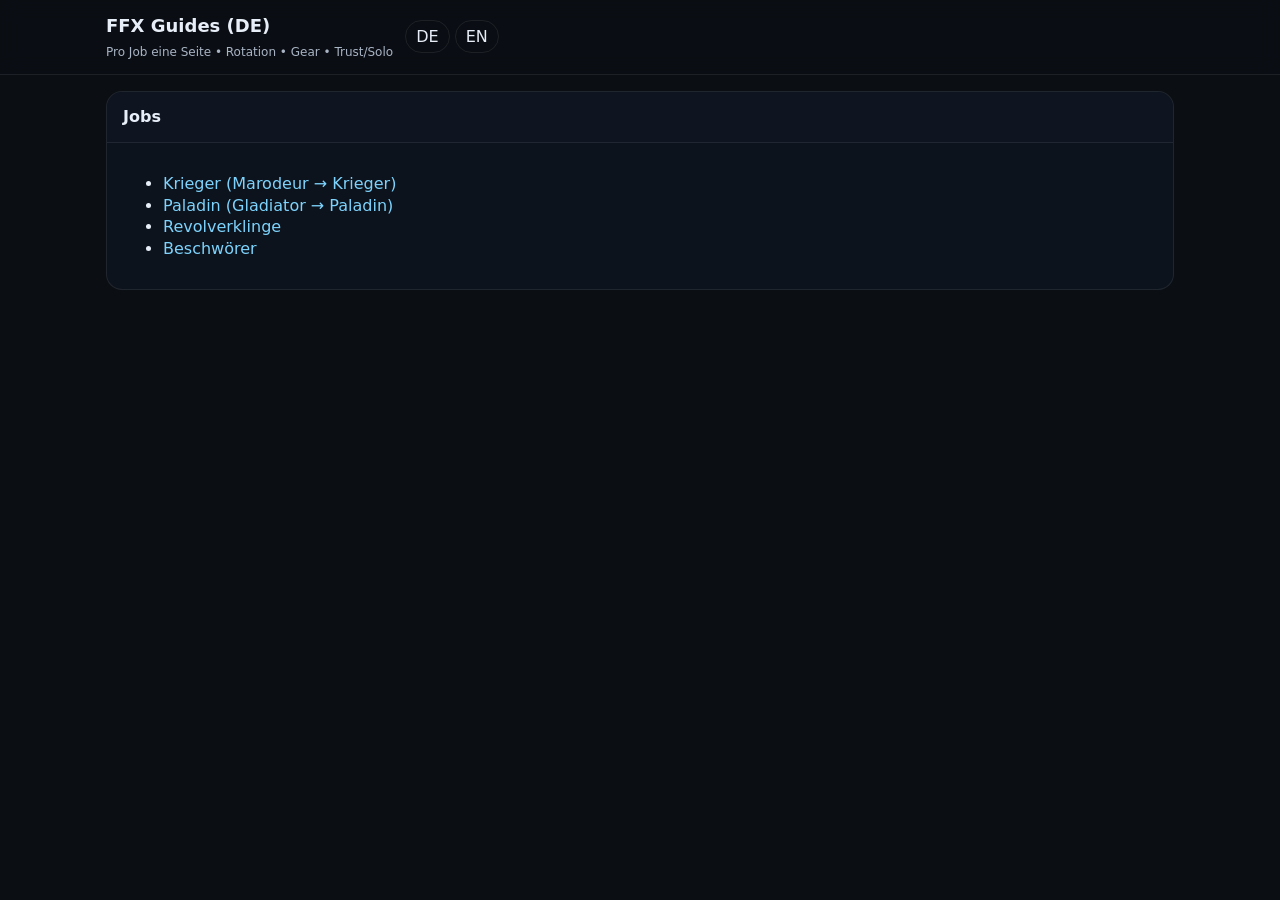
==== de/index.html @ ad2a232d "Add files via upload" ====
<!doctype html>
<html lang="de">
<head>
  <meta charset="utf-8" />
  <meta name="viewport" content="width=device-width, initial-scale=1" />
  <title>FFX Guides (DE)</title>
  <link rel="stylesheet" href="../assets/css/site.css" />
  <script defer src="../assets/js/site.js"></script>
</head>
<body>
<header>
  <div class="wrap">
    <div class="toprow">
      <div>
        <h1>FFX Guides (DE)</h1>
        <div class="sub">Pro Job eine Seite • Rotation • Gear • Trust/Solo</div>
      </div>
      <div class="lang">
        <a data-lang="de" href="#">DE</a>
        <a data-lang="en" href="#">EN</a>
      </div>
      <div class="version" data-version></div>
    </div>
  </div>
</header>

<main>
  <div class="card">
    <div class="cardHeader"><h2>Jobs</h2></div>
    <div class="cardBody">
      <ul>
        <li><a href="jobs/warrior.html">Krieger (Marodeur → Krieger)</a></li>
        <li><a href="jobs/paladin.html">Paladin (Gladiator → Paladin)</a></li>
        <li><a href="jobs/gunbreaker.html">Revolverklinge</a></li>
        <li><a href="jobs/summoner.html">Beschwörer</a></li>
      </ul>
    </div>
  </div>
</main>
</body>
</html>
---- assets/css/site.css ----
:root{
  --bg:#0b0f14; --panel:#111826; --panel2:#0f1623;
  --text:#e8eef7; --muted:#a9b4c4; --border:rgba(255,255,255,.08);
  --accent:#7dd3fc; --radius:16px;
}
*{box-sizing:border-box}
body{margin:0;font-family:system-ui;background:var(--bg);color:var(--text);line-height:1.35}
a{color:var(--accent);text-decoration:none}
header{position:sticky;top:0;background:rgba(11,15,20,.85);backdrop-filter:blur(10px);
  border-bottom:1px solid var(--border);z-index:50}
.wrap{max-width:1100px;margin:0 auto;padding:14px 16px}
.toprow{display:flex;gap:12px;align-items:center;flex-wrap:wrap}
h1{font-size:18px;margin:0}
.sub{color:var(--muted);font-size:12px;margin:6px 0 0}
.version{margin-left:auto;color:var(--muted);font-size:12px}
.lang a{padding:6px 10px;border:1px solid var(--border);border-radius:999px;color:var(--text)}
.lang a.active{border-color:rgba(125,211,252,.35)}

main{max-width:1100px;margin:0 auto;padding:16px}
.grid{display:grid;grid-template-columns:260px 1fr;gap:14px;align-items:start}
@media (max-width: 980px){ .grid{grid-template-columns:1fr} }

nav{border:1px solid var(--border);border-radius:var(--radius);background:rgba(17,24,38,.55);overflow:hidden}
/* Tablet/Handy: NICHT sticky, damit nichts überdeckt */
@media (max-width: 980px){ nav{position:static!important} }
@media (min-width: 981px){ nav{position:sticky;top:86px} }

.navHead{padding:12px;border-bottom:1px solid var(--border);color:var(--muted);font-size:12px}
.navList{display:grid;gap:6px;padding:10px}
.navList a{padding:10px;border-radius:12px;background:rgba(15,22,35,.35);border:1px solid transparent;color:var(--text)}
.navList a:hover{border-color:rgba(125,211,252,.25)}

.card{border:1px solid var(--border);border-radius:var(--radius);background:rgba(17,24,38,.55);overflow:hidden;margin-bottom:14px}
.cardHeader{padding:14px 16px;border-bottom:1px solid var(--border);background:rgba(15,22,35,.55)}
.cardHeader h2{margin:0;font-size:16px}
.cardBody{padding:14px 16px}

.rot{font-family:ui-monospace, Menlo, Consolas, monospace;background:rgba(0,0,0,.25);
  border:1px solid var(--border);padding:10px;border-radius:12px;white-space:pre-wrap}
.skill{font-weight:700}
.hero{display:grid;gap:12px;grid-template-columns:1fr 1fr}
@media (max-width: 720px){ .hero{grid-template-columns:1fr} }
.bigbtn{display:block;padding:14px 12px;border:1px solid var(--border);border-radius:14px;background:rgba(17,24,38,.55);color:var(--text)}
.bigbtn:hover{border-color:rgba(125,211,252,.35)}
.note{color:var(--muted);font-size:12px;margin-top:10px}
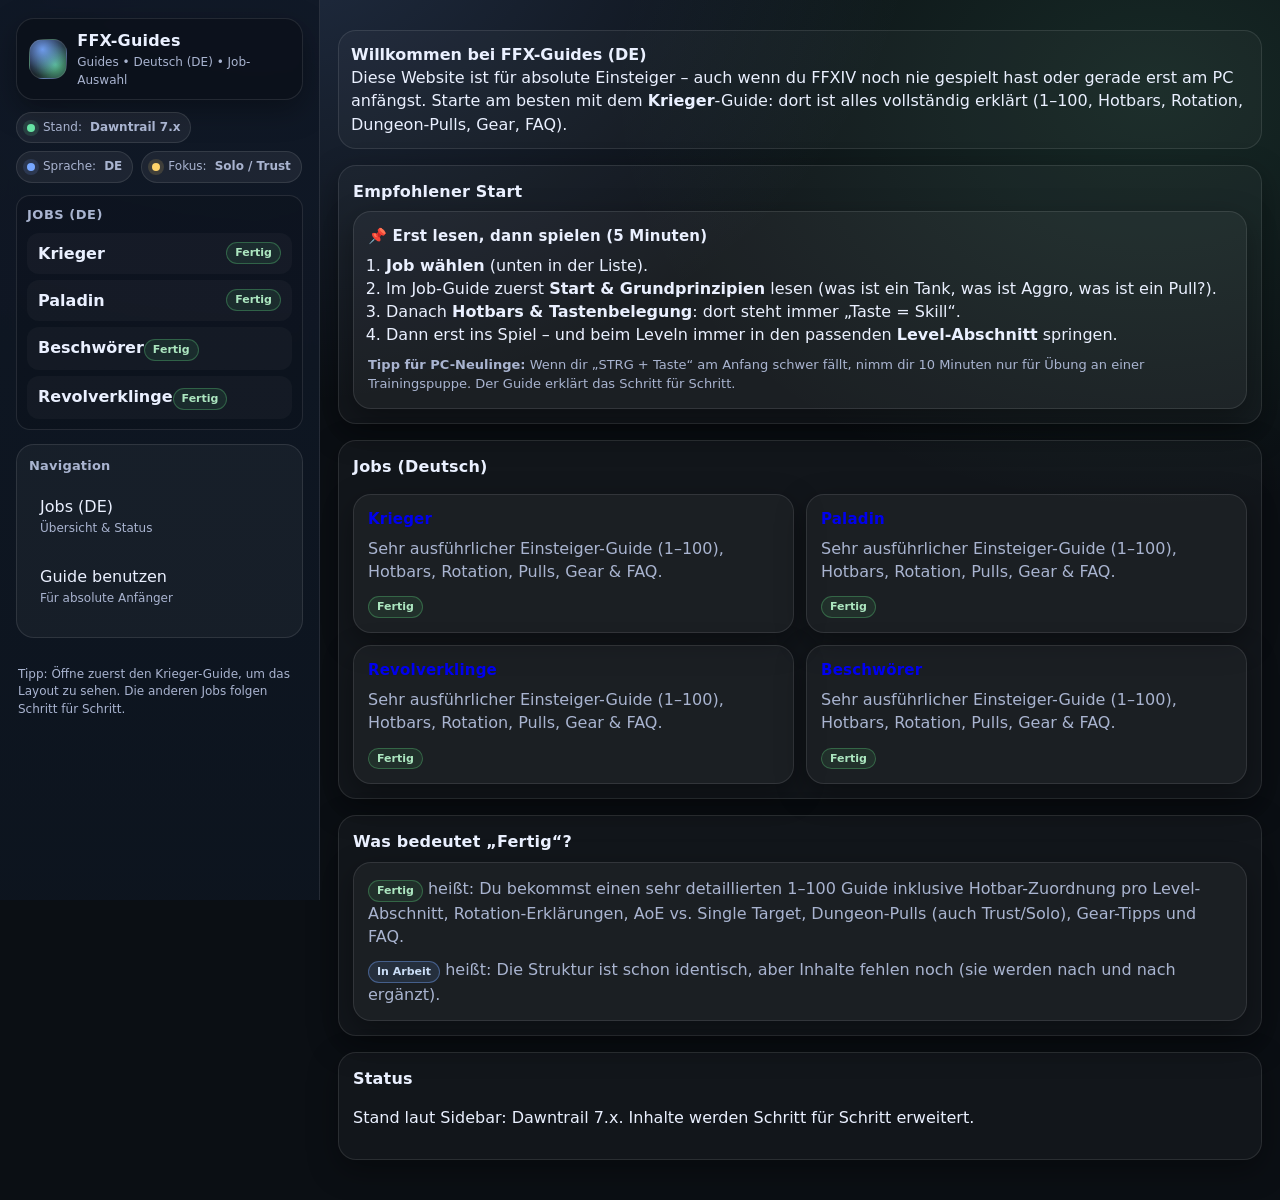
==== commit 0d2775d4: "Add files via upload" ====
--- a/de/index.html
+++ b/de/index.html
@@ -1,41 +1,949 @@
-<!doctype html>
-<html lang="de">
-<head>
-  <meta charset="utf-8" />
-  <meta name="viewport" content="width=device-width, initial-scale=1" />
-  <title>FFX Guides (DE)</title>
-  <link rel="stylesheet" href="../assets/css/site.css" />
-  <script defer src="../assets/js/site.js"></script>
-</head>
-<body>
-<header>
-  <div class="wrap">
-    <div class="toprow">
-      <div>
-        <h1>FFX Guides (DE)</h1>
-        <div class="sub">Pro Job eine Seite • Rotation • Gear • Trust/Solo</div>
-      </div>
-      <div class="lang">
-        <a data-lang="de" href="#">DE</a>
-        <a data-lang="en" href="#">EN</a>
-      </div>
-      <div class="version" data-version></div>
-    </div>
-  </div>
-</header>
-
-<main>
-  <div class="card">
-    <div class="cardHeader"><h2>Jobs</h2></div>
-    <div class="cardBody">
-      <ul>
-        <li><a href="jobs/warrior.html">Krieger (Marodeur → Krieger)</a></li>
-        <li><a href="jobs/paladin.html">Paladin (Gladiator → Paladin)</a></li>
-        <li><a href="jobs/gunbreaker.html">Revolverklinge</a></li>
-        <li><a href="jobs/summoner.html">Beschwörer</a></li>
-      </ul>
-    </div>
-  </div>
-</main>
-</body>
-</html>
+<!doctype html>
+<html lang="de">
+<head>
+  <meta charset="utf-8" />
+  <meta name="viewport" content="width=device-width,initial-scale=1,viewport-fit=cover" />
+  <title>FFX-Guides (DE) – Jobs</title>
+  <meta name="description" content="Extrem detaillierter Einsteiger-Guide für Marodeur → Krieger (FFXIV) von Level 1 bis 100: Skills (DE), Rotation, Hotbars, Gear, Dungeons, Trust-Pulls, Solo-Tipps." />
+  <style>
+    :root{
+      --bg:#0b0f14;
+      --panel:#101826;
+      --panel2:#0e1520;
+      --text:#eaf0ff;
+      --muted:#a9b4d0;
+      --line:rgba(255,255,255,.10);
+      --accent:#77a7ff;
+      --ok:#66e3a3;
+      --warn:#ffd36a;
+      --bad:#ff7a7a;
+      --chip:#16243a;
+      --shadow: 0 10px 30px rgba(0,0,0,.35);
+      --radius: 18px;
+      --radius2: 14px;
+      --mono: ui-monospace, SFMono-Regular, Menlo, Monaco, Consolas, "Liberation Mono", "Courier New", monospace;
+      --sans: ui-sans-serif, system-ui, -apple-system, Segoe UI, Roboto, Helvetica, Arial, "Apple Color Emoji","Segoe UI Emoji";
+    }
+    *{box-sizing:border-box}
+    html,body{height:100%}
+    body{
+      margin:0;
+      font-family:var(--sans);
+      background: radial-gradient(1200px 900px at 20% -10%, rgba(119,167,255,.20), transparent 55%),
+                  radial-gradient(900px 700px at 90% 10%, rgba(102,227,163,.12), transparent 60%),
+                  var(--bg);
+      background-attachment: fixed;
+      background-repeat: no-repeat;
+      background-position: center top;
+
+      color:var(--text);
+      line-height:1.45;
+    }
+
+    /* Layout */
+    .app{
+      display:grid;
+      grid-template-columns: 320px 1fr;
+      min-height:100vh;
+    }
+    @media (max-width: 1024px){
+      .app{grid-template-columns: 1fr}
+    }
+
+    /* Sidebar */
+    .sidebar{
+      position:sticky;
+      top:0;
+      height:100vh;
+      overflow:auto;
+      padding:18px 16px 22px;
+      border-right:1px solid var(--line);
+      background: linear-gradient(180deg, rgba(16,24,38,.92), rgba(14,21,32,.92));
+      backdrop-filter: blur(10px);
+    }
+    @media (max-width:1024px){
+      .sidebar{
+        position:relative;
+        height:auto;
+        border-right:none;
+        border-bottom:1px solid var(--line);
+      }
+    }
+    .brand{
+      display:flex;
+      align-items:center;
+      gap:10px;
+      padding:10px 12px;
+      border:1px solid var(--line);
+      border-radius: var(--radius);
+      box-shadow: var(--shadow);
+      background: rgba(10,14,20,.55);
+    }
+    .logo{
+      width:40px;height:40px;
+      border-radius:14px;
+      background: radial-gradient(circle at 35% 25%, rgba(119,167,255,.9), rgba(119,167,255,.15) 55%, transparent 70%),
+                  radial-gradient(circle at 70% 65%, rgba(102,227,163,.8), rgba(102,227,163,.10) 55%, transparent 70%),
+                  rgba(255,255,255,.06);
+      border:1px solid var(--line);
+    }
+    .brand h1{
+      font-size:16px;
+      margin:0;
+      letter-spacing:.2px;
+    }
+    .brand p{
+      margin:2px 0 0;
+      font-size:12px;
+      color:var(--muted);
+    }
+
+    .meta{
+      margin-top:12px;
+      display:flex;
+      flex-wrap:wrap;
+      gap:8px;
+    }
+    .pill{
+      display:inline-flex;
+      align-items:center;
+      gap:8px;
+      padding:6px 10px;
+      border-radius:999px;
+      border:1px solid var(--line);
+      background: rgba(255,255,255,.06);
+      font-size:12px;
+      color:var(--muted);
+      white-space:nowrap;
+    }
+    .dot{
+      width:8px;height:8px;border-radius:50%;
+      background: var(--accent);
+      box-shadow: 0 0 0 4px rgba(119,167,255,.15);
+    }
+    .dot.ok{background:var(--ok); box-shadow:0 0 0 4px rgba(102,227,163,.15)}
+    .dot.warn{background:var(--warn); box-shadow:0 0 0 4px rgba(255,211,106,.15)}
+    .dot.bad{background:var(--bad); box-shadow:0 0 0 4px rgba(255,122,122,.15)}
+
+    .nav{
+      margin-top:14px;
+      padding:12px;
+      border-radius: var(--radius);
+      border:1px solid var(--line);
+      background: rgba(255,255,255,.04);
+    }
+    .nav h2{
+      margin:0 0 8px;
+      font-size:13px;
+      letter-spacing:.2px;
+      color:var(--muted);
+      font-weight:600;
+    }
+    .nav a{
+      display:block;
+      text-decoration:none;
+      color:var(--text);
+      padding:10px 10px;
+      border-radius:12px;
+      border:1px solid transparent;
+      margin-bottom:6px;
+      background: transparent;
+    }
+    .nav a:hover{
+      border-color: var(--line);
+      background: rgba(255,255,255,.05);
+    }
+    .nav a small{
+      display:block;
+      color:var(--muted);
+      font-size:12px;
+      margin-top:2px;
+    }
+
+    /* Main */
+    .main{
+      padding:18px 18px 40px;
+    }
+    .topbar{
+      position:sticky;
+      top:0;
+      z-index:20;
+      padding:10px 12px;
+      margin:-18px -18px 18px;
+      border-bottom:1px solid var(--line);
+      background: rgba(11,15,20,.72);
+      backdrop-filter: blur(10px);
+    }
+    @media (max-width:1024px){
+      .topbar{
+        position:relative;
+        top:auto;
+        margin:0 0 18px;
+        border:1px solid var(--line);
+        border-radius: var(--radius);
+        background: rgba(11,15,20,.55);
+      }
+    }
+    .topbar-inner{
+      display:flex;
+      gap:10px;
+      align-items:center;
+      justify-content:space-between;
+      flex-wrap:wrap;
+    }
+    .langbox{
+      display:flex;
+      gap:8px;
+      align-items:center;
+      flex-wrap:wrap;
+    }
+    .btn{
+      border:1px solid var(--line);
+      background: rgba(255,255,255,.05);
+      color:var(--text);
+      padding:8px 10px;
+      border-radius: 12px;
+      cursor:pointer;
+      font-size:13px;
+    }
+    .btn:hover{background: rgba(255,255,255,.08)}
+    .btn.primary{
+      border-color: rgba(119,167,255,.35);
+      background: rgba(119,167,255,.12);
+    }
+    .search{
+      display:flex;
+      gap:8px;
+      align-items:center;
+      min-width:260px;
+      flex:1 1 320px;
+    }
+    .search input{
+      width:100%;
+      padding:10px 12px;
+      border-radius: 12px;
+      border:1px solid var(--line);
+      background: rgba(255,255,255,.04);
+      color:var(--text);
+      outline:none;
+      font-size:13px;
+    }
+    .search input::placeholder{color: rgba(169,180,208,.65)}
+
+    .hero{
+      border-radius: var(--radius);
+      border:1px solid var(--line);
+      background: linear-gradient(180deg, rgba(119,167,255,.10), rgba(255,255,255,.03));
+      padding:16px 16px 14px;
+      box-shadow: var(--shadow);
+    }
+    .hero h2{
+      margin:0 0 6px;
+      font-size:20px;
+      letter-spacing:.2px;
+    }
+    .hero p{margin:0; color:var(--muted)}
+    .grid{
+      margin-top:16px;
+      display:grid;
+      grid-template-columns: 1fr 1fr;
+      gap:14px;
+    }
+    @media (max-width:1100px){ .grid{grid-template-columns:1fr} }
+
+    .card{
+      border-radius: var(--radius);
+      border:1px solid var(--line);
+      background: rgba(255,255,255,.04);
+      box-shadow: var(--shadow);
+      padding:14px;
+    }
+    .card h3{
+      margin:0 0 10px;
+      font-size:15px;
+      letter-spacing:.2px;
+    }
+    .card p{margin:8px 0; color:var(--muted)}
+    .kvs{
+      display:grid;
+      grid-template-columns: 160px 1fr;
+      gap:8px 10px;
+      margin-top:10px;
+    }
+    @media (max-width:520px){ .kvs{grid-template-columns: 1fr} }
+    .kvs div{
+      padding:8px 10px;
+      border:1px solid var(--line);
+      border-radius: 12px;
+      background: rgba(0,0,0,.18);
+    }
+    .kvs b{display:block; font-size:12px; color:var(--muted); font-weight:600}
+    .kvs span{display:block; margin-top:2px; font-size:13px; color:var(--text)}
+
+    .section{
+      margin-top:16px;
+      border-radius: var(--radius);
+      border:1px solid var(--line);
+      background: rgba(255,255,255,.03);
+      box-shadow: var(--shadow);
+      padding:14px;
+    }
+    .section h2{
+      margin:0 0 8px;
+      font-size:16px;
+      letter-spacing:.2px;
+    }
+    .section .sub{
+      color:var(--muted);
+      font-size:13px;
+      margin:0 0 12px;
+    }
+
+    /* Tables */
+    table{
+      width:100%;
+      border-collapse:separate;
+      border-spacing:0;
+      overflow:hidden;
+      border-radius: var(--radius2);
+      border:1px solid var(--line);
+      background: rgba(0,0,0,.18);
+    }
+    th,td{
+      padding:10px 10px;
+      border-bottom:1px solid var(--line);
+      vertical-align:top;
+      font-size:13px;
+    }
+    th{
+      text-align:left;
+      font-size:12px;
+      color:var(--muted);
+      font-weight:700;
+      letter-spacing:.2px;
+      background: rgba(255,255,255,.04);
+    }
+    tr:last-child td{border-bottom:none}
+
+    
+    /* Skills table UX improvements (scoped via .tablewrap) */
+    .tablewrap{
+      overflow:auto;
+      max-height:520px;
+      border-radius: var(--radius2);
+      border:1px solid var(--line);
+      background: rgba(0,0,0,0.18);
+    }
+    .tablewrap table{
+      width:100%;
+      border-collapse:separate;
+      border-spacing:0;
+      min-width: 720px; /* keeps columns readable on narrow screens; wrapper scrolls */
+      border:none;       /* wrapper already has border */
+      background: transparent;
+    }
+    .tablewrap thead th{
+      position: sticky;
+      top: 0;
+      z-index: 2;
+      background: rgba(255,255,255,0.06); /* glass header */
+      backdrop-filter: blur(6px);
+    }
+    .tablewrap tbody tr{
+      background: rgba(0,0,0,0.10);
+    }
+    .tablewrap tbody tr:nth-child(even){
+      background: rgba(255,255,255,0.03);
+    }
+    .tablewrap tbody tr:hover{
+      background: rgba(119,167,255,0.08);
+    }
+    .tablewrap td, .tablewrap th{
+      padding:12px 10px;
+      border-bottom:1px solid var(--line);
+      vertical-align:top;
+      font-size:13px;
+      background: transparent;
+    }
+    .tablewrap tbody tr:last-child td{border-bottom:none}
+    @media (max-width:520px){
+      .tablewrap{max-height: 420px;}
+      .tablewrap table{min-width: 640px;}
+    }
+/* Skill-Liste: Level-Spalte visuell verankern */
+    .tablewrap td:first-child,
+    .tablewrap th:first-child{
+      font-family: var(--mono);
+      font-weight: 700;
+      width: 84px;
+      min-width: 84px;
+      text-align: center;
+      background: rgba(0,0,0,0.22);
+    }
+    .tablewrap th:first-child{
+      background: rgba(0,0,0,0.38);
+    }
+
+    /* Skill-Liste: klarere Kategorie-Tags (semantische Klassen) */
+    .tablewrap .tag{
+      font-weight:700;
+      letter-spacing:.2px;
+      text-transform:uppercase;
+      min-width:78px;
+      justify-content:center;
+    }
+    .tablewrap .tag.st{border-color:rgba(119,167,255,0.30); background: rgba(119,167,255,0.10); color: rgba(234,240,255,0.92);}
+    .tablewrap .tag.aoe{border-color:rgba(102,227,163,0.28); background: rgba(102,227,163,0.10); color: rgba(234,240,255,0.92);}
+    .tablewrap .tag.def{border-color:rgba(255,211,106,0.28); background: rgba(255,211,106,0.10); color: rgba(234,240,255,0.92);}
+    .tablewrap .tag.burst{border-color:rgba(255,211,106,0.28); background: rgba(255,211,106,0.10); color: rgba(234,240,255,0.92);}
+    .tablewrap .tag.heal{border-color:rgba(102,227,163,0.28); background: rgba(102,227,163,0.10); color: rgba(234,240,255,0.92);}
+    .tablewrap .tag.stance{border-color:rgba(102,227,163,0.28); background: rgba(102,227,163,0.10); color: rgba(234,240,255,0.92);}
+    .tablewrap .tag.util,
+    .tablewrap .tag.range,
+    .tablewrap .tag.gauge,
+    .tablewrap .tag.party,
+    .tablewrap .tag.ogcd,
+    .tablewrap .tag.mobility,
+    .tablewrap .tag.emerg{
+      border-color:rgba(255,255,255,0.16);
+      background: rgba(255,255,255,0.06);
+      color: rgba(234,240,255,0.86);
+    }
+
+      .tablewrap table{min-width: 640px;}
+    }
+
+    .tag{
+      display:inline-flex;
+      align-items:center;
+      gap:6px;
+      padding:4px 8px;
+      border-radius:999px;
+      border:1px solid var(--line);
+      background: rgba(255,255,255,.05);
+      color:var(--muted);
+      font-size:12px;
+      white-space:nowrap;
+    }
+    .tag.ok{color:rgba(102,227,163,.95); border-color:rgba(102,227,163,.25); background: rgba(102,227,163,.08)}
+    .tag.warn{color:rgba(255,211,106,.95); border-color:rgba(255,211,106,.25); background: rgba(255,211,106,.08)}
+    .tag.bad{color:rgba(255,122,122,.95); border-color:rgba(255,122,122,.25); background: rgba(255,122,122,.08)}
+    .mono{font-family:var(--mono)}
+    .hr{height:1px; background: var(--line); margin:12px 0}
+
+    /* Hotbar mapping blocks */
+    .hotbars{
+      display:grid;
+      grid-template-columns: 1fr 1fr;
+      gap:12px;
+      align-items:start;
+    }
+    @media (max-width:1100px){ .hotbars{grid-template-columns: 1fr} }
+
+    .hotbar{
+      border:1px solid var(--line);
+      border-radius: var(--radius);
+      padding:12px;
+      background: rgba(0,0,0,.20);
+    }
+    .hotbar h4{margin:0 0 10px; font-size:14px}
+    .keys{
+      display:grid;
+      grid-template-columns: repeat(6, minmax(44px, 1fr));
+      gap:8px;
+    }
+.key{
+      border:1px solid var(--line);
+      border-radius: 14px;
+      padding:8px 8px;
+      background: rgba(255,255,255,.04);
+      min-height:58px;
+      display:flex;
+      flex-direction:column;
+      gap:6px;
+      justify-content:space-between;
+    }
+    .key .k{
+      display:flex;
+      align-items:center;
+      justify-content:space-between;
+      gap:8px;
+    }
+    .kbd{
+      font-family: var(--mono);
+      font-size:12px;
+      color: var(--text);
+      padding:2px 6px;
+      border-radius: 8px;
+      border:1px solid var(--line);
+      background: rgba(0,0,0,.22);
+      white-space:nowrap;
+    }
+    .prio{
+      font-size:11px;
+      color: var(--muted);
+      border:1px solid var(--line);
+      background: rgba(255,255,255,.04);
+      border-radius: 999px;
+      padding:2px 6px;
+      white-space:nowrap;
+    }
+    .skill{
+      font-size:12px;
+      color: var(--muted);
+      min-height:30px;
+    }
+    .skill b{color:var(--text); font-weight:700}
+    .note{
+      margin-top:10px;
+      font-size:13px;
+      color:var(--muted);
+    }
+
+    /* Collapsible */
+    details{
+      border:1px solid var(--line);
+      border-radius: var(--radius);
+      padding:10px 12px;
+      background: rgba(255,255,255,.03);
+    }
+    details summary{
+      cursor:pointer;
+      font-weight:700;
+      color:var(--text);
+    }
+    details p, details li{
+      color:var(--muted);
+      font-size:13px;
+    }
+
+    /* Anchors */
+    .anchor{scroll-margin-top: 86px;}
+    @media (max-width:1024px){ .anchor{scroll-margin-top: 12px;} }
+
+    /* Footer */
+    .footer{
+      margin-top:18px;
+      color:var(--muted);
+      font-size:12px;
+      padding:10px 2px;
+    }
+    .callout{
+      border:1px solid var(--line);
+      border-radius: var(--radius);
+      background: rgba(255,255,255,.03);
+      padding:12px;
+    }
+    .callout strong{color:var(--text)}
+    .callout .row{
+      display:flex;
+      flex-wrap:wrap;
+      gap:8px;
+      margin-top:8px;
+    }
+.tablewrap tbody tr:nth-child(even){background: rgba(0,0,0,0.26) !important;}
+.tablewrap tbody tr:nth-child(even){
+      box-shadow: inset 0 0 0 9999px rgba(0,0,0,0.30) !important;
+    }
+    .tablewrap tbody tr td{
+      background: transparent !important;
+      color: inherit;
+    }
+
+
+    /* Neue Skills Listen (Rotation-Abschnitte) */
+    .skills-new{
+      margin: 8px 0 10px;
+      padding-left: 18px;
+    }
+    .skills-new li{
+      margin: 6px 0;
+      color: var(--muted);
+      font-size: 13px;
+    }
+    .skills-new b{color: var(--text);}
+
+
+    /* Lernpfad-Extras: Hotbar-Update & Fokus */
+    .learn-extra{
+      margin:10px 0 0;
+      padding:10px 12px;
+      border:1px solid var(--line);
+      border-radius: var(--radius2);
+      background: rgba(255,255,255,0.04);
+    }
+    .learn-extra h5{
+      margin:0 0 6px;
+      font-size:13px;
+      letter-spacing:.2px;
+      color:var(--text);
+    }
+    .learn-extra p{
+      margin:4px 0;
+      font-size:13px;
+      color:var(--muted);
+    }
+
+
+    /* Rotation: Hotbar-Zuordnung pro Abschnitt */
+    .hotbar-map{
+      margin: 10px 0 0;
+      padding: 10px 12px;
+      border: 1px solid var(--line);
+      border-radius: var(--radius2);
+      background: rgba(0,0,0,0.14);
+    }
+    .hotbar-map h4{margin:0 0 8px;}
+    .hotbar-map .cols{
+      display:grid;
+      grid-template-columns:repeat(2,minmax(0,1fr));
+      gap:12px;
+    }
+    .hotbar-map ul{margin:0; padding-left:18px;}
+    .hotbar-map li{margin:4px 0; color:var(--muted); font-size:13px;}
+    .hotbar-map b{color:var(--text);}
+    .hotbar-changes{
+      margin-top:10px;
+      padding-top:8px;
+      border-top:1px solid var(--line);
+      color:var(--muted);
+      font-size:13px;
+    }
+    @media (max-width:640px){
+      .hotbar-map .cols{grid-template-columns:1fr;}
+    }
+
+
+    /* Hotbar Visual (2×6) + kurze Labels */
+    .hb-visual-wrap{margin:12px 0 10px;}
+    .hb-visual-title{font-weight:800;margin:0 0 8px;}
+    .hb-visual{
+      display:grid;
+      grid-template-columns:repeat(6,minmax(0,1fr));
+      gap:8px;
+    }
+    .hb-slot{
+      border:1px solid var(--line);
+      border-radius: 12px;
+      background: rgba(255,255,255,0.04);
+      padding:10px 8px;
+      min-height:46px;
+      display:flex;
+      flex-direction:column;
+      justify-content:center;
+      align-items:flex-start;
+      overflow:hidden;
+    }
+    .hb-key{
+      font-family: var(--mono);
+      font-weight:900;
+      font-size:12px;
+      color: var(--text);
+      line-height:1.1;
+    }
+    .hb-label{
+      margin-top:4px;
+      font-size:11px;
+      color: var(--muted);
+      white-space:nowrap;
+      overflow:hidden;
+      text-overflow:ellipsis;
+      max-width:100%;
+    }
+    .hb-legend{
+      margin:10px 0 0;
+      padding:10px 12px;
+      border:1px solid var(--line);
+      border-radius: var(--radius2);
+      background: rgba(0,0,0,0.12);
+      color: var(--muted);
+      font-size:13px;
+    }
+    .kbdtag{
+      display:inline-block;
+      padding:2px 8px;
+      border-radius:999px;
+      border:1px solid var(--line);
+      background: rgba(255,255,255,0.04);
+      font-size:11px;
+      font-weight:800;
+      color: var(--text);
+      margin-right:8px;
+      vertical-align:middle;
+      white-space:nowrap;
+    }
+
+
+    /* Sidebar: Job-Navigation (identisch auf allen Job-Seiten) */
+    .jobnav{
+      margin-top: 12px;
+      padding: 10px;
+      border: 1px solid var(--line);
+      border-radius: var(--radius2);
+      background: rgba(0,0,0,0.10);
+    }
+    .jobnav h3{
+      margin: 0 0 8px;
+      font-size: 13px;
+      letter-spacing: .04em;
+      text-transform: uppercase;
+      color: var(--muted);
+    }
+    .jobnav a{
+      display:flex;
+      align-items:center;
+      justify-content:space-between;
+      gap:10px;
+      padding: 8px 10px;
+      border-radius: 12px;
+      border: 1px solid transparent;
+      color: var(--text);
+      text-decoration:none;
+      background: rgba(255,255,255,0.03);
+      margin-bottom: 6px;
+    }
+    .jobnav a:last-child{margin-bottom:0}
+    .jobnav a:hover{
+      border-color: rgba(119,167,255,0.35);
+      background: rgba(119,167,255,0.08);
+    }
+    .jobnav .jobname{font-weight:800}
+    .badge{
+      display:inline-block;
+      padding: 2px 8px;
+      border-radius: 999px;
+      font-size: 11px;
+      font-weight: 900;
+      border: 1px solid var(--line);
+      background: rgba(255,255,255,0.04);
+      color: var(--muted);
+      white-space:nowrap;
+    }
+    .badge.ok{
+      border-color: rgba(90,200,120,0.35);
+      background: rgba(90,200,120,0.10);
+      color: rgba(180,240,200,0.95);
+    }
+    .badge.soon{
+      border-color: rgba(255,200,80,0.35);
+      background: rgba(255,200,80,0.10);
+      color: rgba(255,235,200,0.95);
+    }
+
+
+    .badge.wip{
+      border-color: rgba(119,167,255,0.40);
+      background: rgba(119,167,255,0.12);
+      color: rgba(210,230,255,0.95);
+    }
+</style>
+</head>
+
+<body>
+  <div class="app">
+
+    <!-- Sidebar -->
+    <aside class="sidebar">
+      <div class="brand">
+        <div class="logo" aria-hidden="true"></div>
+        <div>
+          <h1>FFX-Guides</h1>
+          <p>Guides • Deutsch (DE) • Job-Auswahl</p>
+        </div>
+      </div>
+
+      <div class="meta">
+        <span class="pill"><span class="dot ok"></span>Stand: <b>Dawntrail 7.x</b></span>
+        <span class="pill"><span class="dot"></span>Sprache: <b>DE</b></span>
+        <span class="pill"><span class="dot warn"></span>Fokus: <b>Solo / Trust</b></span>
+      </div>
+
+<div class="jobnav" aria-label="Job-Navigation">
+        <h3>Jobs (DE)</h3>
+        <a href="jobs/warrior.html"><span class="jobname">Krieger</span><span class="badge ok">Fertig</span></a>
+        <a href="jobs/paladin.html"><span class="jobname">Paladin</span><span class="badge ok">Fertig</span></a>
+        <a href="jobs/summoner.html"><span class="jobname">Beschwörer<span class="badge ok">Fertig</span></a>
+        <a href="jobs/gunbreaker.html"><span class="jobname">Revolverklinge<span class="badge ok">Fertig</span></a>
+      </div>
+
+      <div class="nav" aria-label="Inhaltsverzeichnis">
+        <h2>Navigation</h2>
+        <a href="#jobs" class="jump">Jobs (DE)<small>Übersicht & Status</small></a>
+        <a href="#info" class="jump">Guide benutzen<small>Für absolute Anfänger</small></a>
+</div>
+
+      <div class="footer">Tipp: Öffne zuerst den Krieger-Guide, um das Layout zu sehen. Die anderen Jobs folgen Schritt für Schritt.</div>
+    </aside>
+
+    <!-- Main -->
+    <main class="main"><div class="callout" style="margin:12px 0 16px;">
+    <strong>Willkommen bei FFX-Guides (DE)</strong><br>
+    Diese Website ist für absolute Einsteiger – auch wenn du FFXIV noch nie gespielt hast oder gerade erst am PC anfängst.
+    Starte am besten mit dem <b>Krieger</b>-Guide: dort ist alles vollständig erklärt (1–100, Hotbars, Rotation, Dungeon-Pulls, Gear, FAQ).
+  </div>
+
+  <section class="section anchor" id="start-here">
+    <h2>Empfohlener Start</h2>
+
+    <div class="card">
+      <h3 style="margin:0 0 6px;">📌 Erst lesen, dann spielen (5 Minuten)</h3>
+      <ol style="margin:0; padding-left:18px;">
+        <li><b>Job wählen</b> (unten in der Liste).</li>
+        <li>Im Job-Guide zuerst <b>Start & Grundprinzipien</b> lesen (was ist ein Tank, was ist Aggro, was ist ein Pull?).</li>
+        <li>Danach <b>Hotbars & Tastenbelegung</b>: dort steht immer „Taste = Skill“.</li>
+        <li>Dann erst ins Spiel – und beim Leveln immer in den passenden <b>Level-Abschnitt</b> springen.</li>
+      </ol>
+      <div class="note" style="margin-top:10px;">
+        <b>Tipp für PC-Neulinge:</b> Wenn dir „STRG + Taste“ am Anfang schwer fällt, nimm dir 10 Minuten nur für Übung an einer Trainingspuppe.
+        Der Guide erklärt das Schritt für Schritt.
+      </div>
+    </div>
+  </section>
+
+  <section class="section anchor" id="jobs">
+    <h2>Jobs (Deutsch)</h2>
+
+    <div class="grid" style="grid-template-columns:repeat(2,minmax(0,1fr)); gap:12px;">
+      <a class="card" href="jobs/warrior.html" style="text-decoration:none;">
+        <h3 style="margin:0 0 6px;">Krieger</h3>
+        <p class="muted" style="margin:0 0 10px;">Sehr ausführlicher Einsteiger-Guide (1–100), Hotbars, Rotation, Pulls, Gear & FAQ.</p>
+        <span class="badge ok">Fertig</span>
+      </a>
+
+      <a class="card" href="jobs/paladin.html" style="text-decoration:none;">
+        <h3 style="margin:0 0 6px;">Paladin</h3>
+        <p class="muted" style="margin:0 0 10px;">Sehr ausführlicher Einsteiger-Guide (1–100), Hotbars, Rotation, Pulls, Gear & FAQ.</p>
+        <span class="badge ok">Fertig</span>
+      </a>
+
+      <a class="card" href="jobs/gunbreaker.html" style="text-decoration:none;">
+        <h3 style="margin:0 0 6px;">Revolverklinge</h3>
+        <p class="muted" style="margin:0 0 10px;">Sehr ausführlicher Einsteiger-Guide (1–100), Hotbars, Rotation, Pulls, Gear & FAQ.</p>
+        <span class="badge ok">Fertig</span>
+      </a>
+
+      <a class="card" href="jobs/summoner.html" style="text-decoration:none;">
+        <h3 style="margin:0 0 6px;">Beschwörer</h3>
+        <p class="muted" style="margin:0 0 10px;">Sehr ausführlicher Einsteiger-Guide (1–100), Hotbars, Rotation, Pulls, Gear & FAQ.</p>
+        <span class="badge ok">Fertig</span>
+      </a>
+    </div>
+  </section>
+
+  <section class="section anchor" id="was-ist-fertig">
+    <h2>Was bedeutet „Fertig“?</h2>
+    <div class="card">
+      <p class="muted" style="margin:0 0 10px;">
+        <span class="badge ok">Fertig</span> heißt: Du bekommst einen sehr detaillierten 1–100 Guide inklusive Hotbar-Zuordnung pro Level-Abschnitt,
+        Rotation-Erklärungen, AoE vs. Single Target, Dungeon-Pulls (auch Trust/Solo), Gear-Tipps und FAQ.
+      </p>
+      <p class="muted" style="margin:0;">
+        <span class="badge wip">In Arbeit</span> heißt: Die Struktur ist schon identisch, aber Inhalte fehlen noch (sie werden nach und nach ergänzt).
+      </p>
+    </div>
+  </section>
+
+  <section class="section anchor" id="status">
+    <h2>Status</h2>
+    <p class="muted">Stand laut Sidebar: Dawntrail 7.x. Inhalte werden Schritt für Schritt erweitert.</p>
+  </section></main>
+  </div>
+
+  <script>
+    // Simple on-page search (highlight + collapse helpers)
+    (function(){
+      const input = document.getElementById('search');
+      const clear = document.getElementById('clear');
+      const jumpLinks = document.querySelectorAll('.jump');
+
+      function normalize(s){ return (s||'').toLowerCase(); }
+
+      function clearHighlights(){
+        document.querySelectorAll('mark.__hit').forEach(m=>{
+          const t = document.createTextNode(m.textContent);
+          m.replaceWith(t);
+        });
+      }
+
+      function highlight(root, q){
+        if(!q) return 0;
+        const walker = document.createTreeWalker(root, NodeFilter.SHOW_TEXT, {
+          acceptNode(node){
+            if(!node.nodeValue) return NodeFilter.FILTER_REJECT;
+            const p = node.parentElement;
+            if(!p) return NodeFilter.FILTER_REJECT;
+            if(['SCRIPT','STYLE','NOSCRIPT'].includes(p.tagName)) return NodeFilter.FILTER_REJECT;
+            if(p.closest('mark.__hit')) return NodeFilter.FILTER_REJECT;
+            return NodeFilter.FILTER_ACCEPT;
+          }
+        });
+        let hits = 0;
+        const qn = normalize(q);
+        const nodes = [];
+        while(walker.nextNode()) nodes.push(walker.currentNode);
+
+        nodes.forEach(node=>{
+          const text = node.nodeValue;
+          const low = normalize(text);
+          const idx = low.indexOf(qn);
+          if(idx === -1) return;
+          const before = text.slice(0, idx);
+          const match  = text.slice(idx, idx+q.length);
+          const after  = text.slice(idx+q.length);
+
+          const frag = document.createDocumentFragment();
+          if(before) frag.appendChild(document.createTextNode(before));
+          const mark = document.createElement('mark');
+          mark.className='__hit';
+          mark.textContent = match;
+          mark.style.background = 'rgba(119,167,255,.22)';
+          mark.style.border = '1px solid rgba(119,167,255,.35)';
+          mark.style.borderRadius = '8px';
+          mark.style.padding = '0 4px';
+          frag.appendChild(mark);
+          if(after) frag.appendChild(document.createTextNode(after));
+          node.parentNode.replaceChild(frag, node);
+          hits++;
+        });
+
+        return hits;
+      }
+
+      function openRelevantDetails(q){
+        if(!q) return;
+        const qn = normalize(q);
+        document.querySelectorAll('details').forEach(d=>{
+          const t = normalize(d.innerText);
+          if(t.includes(qn)) d.open = true;
+        });
+      }
+
+      function onSearch(){
+        clearHighlights();
+        const q = input.value.trim();
+        if(!q) return;
+        openRelevantDetails(q);
+        highlight(document.body, q);
+      }
+
+      input.addEventListener('input', () => { onSearch(); });
+
+      clear.addEventListener('click', ()=>{
+        input.value='';
+        clearHighlights();
+      });
+
+      // smooth scroll
+      jumpLinks.forEach(a=>{
+        a.addEventListener('click', (e)=>{
+          // allow default anchor navigation, but smooth it
+          e.preventDefault();
+          const id = a.getAttribute('href');
+          const el = document.querySelector(id);
+          if(el) el.scrollIntoView({behavior:'smooth', block:'start'});
+        });
+      });
+    })();
+  </script>
+</body>
+</html>
